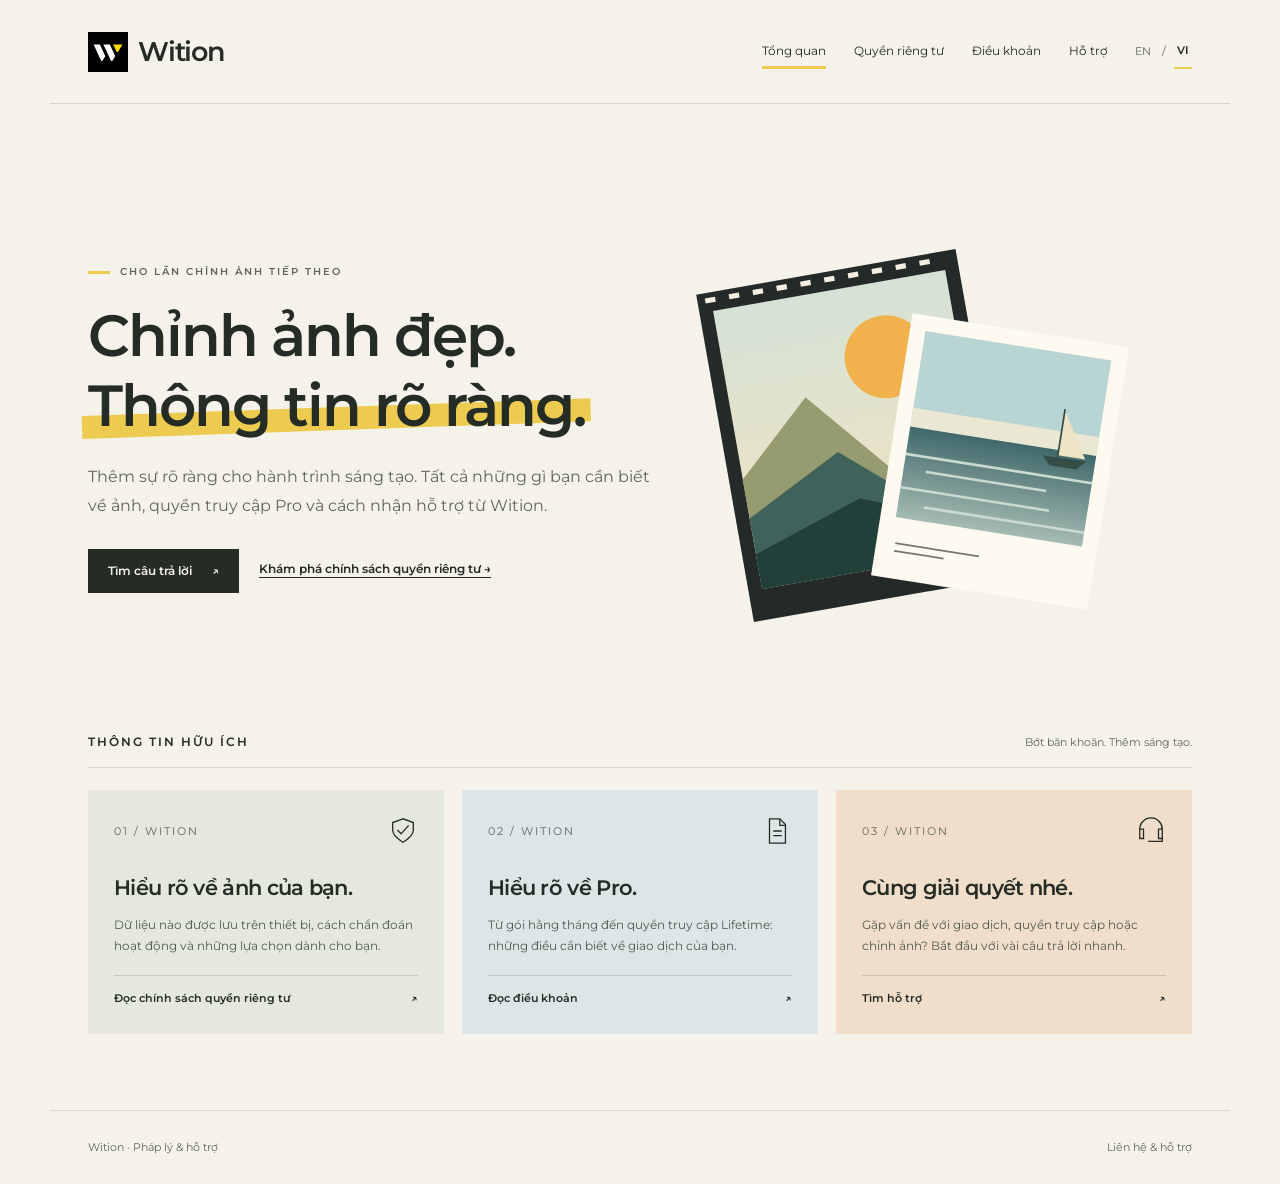
==== vi/index.html @ 5f248f79 "add vietnamese" ====
<!doctype html>
<!-- Created by Nguyễn Công Thư. -->
<html lang="vi"><head><meta charset="utf-8"><meta name="viewport" content="width=device-width, initial-scale=1"><meta name="author" content="Nguyễn Công Thư"><meta name="description" content="Quyền riêng tư, điều khoản và hỗ trợ Wition."><title>Pháp lý &amp; hỗ trợ · Wition</title><link rel="stylesheet" href="/styles.css"><link rel="stylesheet" href="/motion.css"><script src="/motion.js" defer></script><link rel="icon" href="/assets/favicon.svg" type="image/svg+xml"><link rel="alternate" hreflang="en" href="/"><link rel="alternate" hreflang="vi" href="/vi"></head><body><a class="skip" href="#main">Đến nội dung chính</a><header><a class="brand" href="/vi"><img class="brand-logo" src="/assets/wition-logo.svg" alt="" width="40" height="40">Wition</a><nav aria-label="Điều hướng chính"><a href="/vi" aria-current="page">Tổng quan</a><a href="/vi/privacy-policy">Quyền riêng tư</a><a href="/vi/terms-of-use">Điều khoản</a><a href="/vi/support">Hỗ trợ</a></nav><div class="language-switch" role="group" aria-label="Chọn ngôn ngữ"><a href="/" lang="en" hreflang="en">EN</a><span aria-hidden="true">/</span><a href="{vi_route}" lang="vi" hreflang="vi" aria-current="true">VI</a></div></header><main id="main"><section class="hero" aria-labelledby="hero-title"><div class="hero-copy"><p class="eyebrow">Cho lần chỉnh ảnh tiếp theo</p><h1 id="hero-title">Chỉnh ảnh đẹp.<br><span class="highlight">Thông tin rõ ràng.</span></h1><p class="lead">Thêm sự rõ ràng cho hành trình sáng tạo. Tất cả những gì bạn cần biết về ảnh, quyền truy cập Pro và cách nhận hỗ trợ từ Wition.</p><div class="hero-actions"><a class="button" href="/vi/support">Tìm câu trả lời <span aria-hidden="true">↗</span></a><a class="text-link" href="/vi/privacy-policy">Khám phá chính sách quyền riêng tư →</a></div></div><img class="hero-art" src="/assets/editorial-collage.svg" alt="" width="600" height="540"></section><div class="section-heading"><h2>Thông tin hữu ích</h2><span>Bớt băn khoăn. Thêm sáng tạo.</span></div><div class="cards"><a class="card" href="/vi/privacy-policy"><div class="card-top"><span class="card-number">01 / WITION</span><svg class="card-icon" viewBox="0 0 32 32" aria-hidden="true"><path d="M16 3 5 7v8c0 7 11 13 11 13s11-6 11-13V7L16 3Z"/><path d="m10 15 4 4 8-9"/></svg></div><h2>Hiểu rõ về ảnh của bạn.</h2><p>Dữ liệu nào được lưu trên thiết bị, cách chẩn đoán hoạt động và những lựa chọn dành cho bạn.</p><span class="card-action">Đọc chính sách quyền riêng tư<span class="card-arrow" aria-hidden="true">↗</span></span></a><a class="card" href="/vi/terms-of-use"><div class="card-top"><span class="card-number">02 / WITION</span><svg class="card-icon" viewBox="0 0 32 32" aria-hidden="true"><path d="M8 3h11l6 6v20H8V3Z"/><path d="M19 3v7h6M12 16h9m-9 5h9"/></svg></div><h2>Hiểu rõ về Pro.</h2><p>Từ gói hằng tháng đến quyền truy cập Lifetime: những điều cần biết về giao dịch của bạn.</p><span class="card-action">Đọc điều khoản<span class="card-arrow" aria-hidden="true">↗</span></span></a><a class="card" href="/vi/support"><div class="card-top"><span class="card-number">03 / WITION</span><svg class="card-icon" viewBox="0 0 32 32" aria-hidden="true"><path d="M4 17v-3a12 12 0 0 1 24 0v3M4 14h4v10H4V14Zm20 0h4v10h-4V14Zm4 10v3H17"/><path d="M13 27h4"/></svg></div><h2>Cùng giải quyết nhé.</h2><p>Gặp vấn đề với giao dịch, quyền truy cập hoặc chỉnh ảnh? Bắt đầu với vài câu trả lời nhanh.</p><span class="card-action">Tìm hỗ trợ<span class="card-arrow" aria-hidden="true">↗</span></span></a></div></main><footer><span>Wition · Pháp lý &amp; hỗ trợ</span><a href="/vi/support">Liên hệ &amp; hỗ trợ</a></footer></body></html>
---- styles.css ----
/* Created by Nguyễn Công Thư. Shared typography, color, and motion for Wition's legal pages. */
@font-face{font-family:Montserrat;src:url('assets/Montserrat-Regular.ttf') format('truetype');font-weight:400;font-display:swap}
@font-face{font-family:Montserrat;src:url('assets/Montserrat-SemiBold.ttf') format('truetype');font-weight:600;font-display:swap}
:root{color-scheme:light;--paper:#f5f2e9;--ink:#252b25;--muted:#60665e;--line:#d5d8cb;--accent:#edcb51;--tint:#ece8d8}
*{box-sizing:border-box}html{scroll-behavior:smooth}body{margin:0;background:var(--paper);color:var(--ink);font-family:Montserrat,sans-serif;font-size:15px;line-height:1.85}a{color:inherit;text-underline-offset:4px;overflow-wrap:anywhere}a:hover{color:#555f3d}a:focus-visible,summary:focus-visible{outline:2px solid var(--ink);outline-offset:5px}.skip{position:absolute;left:16px;top:-100px;background:white;padding:8px 16px;z-index:10}.skip:focus{top:12px}header,main,footer{max-width:1180px;margin:auto;padding-inline:38px}header{display:flex;align-items:center;justify-content:space-between;gap:24px;min-height:104px;border-bottom:1px solid var(--line)}.brand{display:flex;align-items:center;gap:10px;text-decoration:none;font-size:27px;font-weight:600;letter-spacing:-1.2px}.brand-logo{display:block;width:40px;height:40px;flex-shrink:0}header nav{display:flex;gap:28px;flex-wrap:wrap;font-size:12px}header nav a{position:relative;text-decoration:none;padding:8px 0}header nav a::after{content:'';position:absolute;left:0;bottom:2px;height:3px;width:0;background:var(--accent);transition:width .2s}header nav a:hover::after,header nav a[aria-current=page]::after{width:100%}main{padding-top:54px;padding-bottom:76px}.eyebrow{text-transform:uppercase;letter-spacing:2px;font-size:10px;font-weight:600;color:var(--muted);margin:0 0 20px;display:flex;align-items:center;gap:10px}.eyebrow::before{content:'';width:22px;height:3px;background:var(--accent)}h1{font-size:clamp(36px,5.5vw,64px);line-height:1.09;letter-spacing:-2.8px;font-weight:600;margin:0 0 22px}h2{font-size:20px;font-weight:600;line-height:1.5;margin-top:32px;margin-bottom:12px}h3{font-size:16px;font-weight:600}p,ul,ol{margin:0 0 18px}.lead{font-size:16px;max-width:650px;color:var(--muted)}.metadata{font-size:11px;color:var(--muted);margin-bottom:26px}.document{max-width:780px;margin:auto}.draft{border-left:3px solid #9b8024;background:#eee7cd;padding:14px 18px;font-size:12px;margin:24px 0 30px}.placeholder{font-weight:600;background:#eee7cd;overflow-wrap:anywhere}.hero{display:grid;grid-template-columns:1.1fr 1fr;gap:16px;align-items:center;min-height:460px}.hero h1{font-size:clamp(44px,5.8vw,76px)}.highlight{position:relative;isolation:isolate;white-space:nowrap}.highlight::after{content:'';position:absolute;inset:67% -6px 0;z-index:-1;background:var(--accent);transform:rotate(-2deg)}.hero-art{width:100%;max-width:540px;justify-self:end;animation:arrival .8s ease-out both}.hero-copy{animation:arrival .55s ease-out both}.hero-actions{display:flex;gap:20px;align-items:center;flex-wrap:wrap;margin-top:28px}.button{background:var(--ink);color:var(--paper);padding:11px 20px;font-size:12px;font-weight:600;text-decoration:none;display:inline-flex;gap:20px;align-items:center;transition:background .2s,transform .2s}.button:hover{background:#465342;color:white;transform:translateY(-2px)}.text-link{font-size:12px;font-weight:600}.section-heading{display:flex;align-items:center;justify-content:space-between;gap:16px;border-bottom:1px solid var(--line);margin-top:34px;padding-bottom:15px}.section-heading h2{font-size:12px;text-transform:uppercase;letter-spacing:2px;margin:0}.section-heading span{font-size:11px;color:var(--muted)}.cards{display:grid;grid-template-columns:repeat(3,1fr);gap:18px;margin-top:22px}.card{position:relative;background:#e5e9db;padding:26px;text-decoration:none;min-height:240px;display:flex;flex-direction:column;transition:transform .2s,box-shadow .2s}.card:nth-child(2){background:#dce6e7}.card:nth-child(3){background:#f0ddca}.card:hover{color:var(--ink);transform:translateY(-5px);box-shadow:0 12px 0 -4px #252b2512}.card-top{display:flex;justify-content:space-between;align-items:center;margin-bottom:26px}.card-number{font-size:11px;letter-spacing:2px;color:var(--muted)}.card-icon{width:30px;height:30px;stroke:var(--ink);fill:none;stroke-width:1.4}.card h2{margin:0 0 10px;font-size:21px;letter-spacing:-.7px}.card p{font-size:12px;color:#515a50;line-height:1.8;flex:1}.card .card-action{font-size:11px;font-weight:600;display:flex;justify-content:space-between;border-top:1px solid #252b2526;padding-top:12px}.card-arrow{transition:transform .2s}.card:hover .card-arrow{transform:translateX(4px)}.home-draft{margin-top:32px}.toc{display:flex;flex-wrap:wrap;gap:8px 18px;padding:15px 18px;background:var(--tint);font-size:11px}section{scroll-margin-top:24px}.document>section:not(.contact){border-bottom:1px solid var(--line);padding-bottom:12px}.document>section:last-child{border:0}li{padding-left:3px;margin-bottom:8px}.contact{padding:24px;border-left:4px solid var(--accent);background:var(--tint);margin-top:30px}.contact h2{margin-top:0}.contact p:last-child{margin-bottom:0}footer{display:flex;justify-content:space-between;gap:24px;padding-block:26px;border-top:1px solid var(--line);font-size:11px;color:var(--muted)}footer a{text-decoration:none}strong{font-weight:600}.doc-hero{position:relative;border-bottom:1px solid var(--line);padding-bottom:26px;margin-bottom:30px;padding-right:84px}.doc-hero .lead{font-size:14px;margin:0}.doc-mark{position:absolute;right:0;top:4px;display:grid;place-items:center;width:58px;height:68px;background:var(--accent);transform:rotate(6deg)}.doc-mark svg{width:29px;height:29px;fill:none;stroke:var(--ink);stroke-width:1.5}.privacy-page{--accent:#b5c99e;--tint:#e5e9dc}.terms-page{--accent:#9fbfc3;--tint:#e0e9e8}.support-page{--accent:#e9ad7a;--tint:#f0e0d1}.faq{border-bottom:1px solid var(--line)}.faq summary{cursor:pointer;list-style:none;font-size:15px;font-weight:600;line-height:1.7;padding:22px 28px 22px 0;position:relative}.faq summary::-webkit-details-marker{display:none}.faq summary::after{content:'+';position:absolute;right:2px;top:21px;font-size:23px;font-weight:400;color:var(--muted)}.faq[open] summary::after{content:'−'}.faq[open] summary{padding-bottom:14px}.faq p{font-size:14px;color:var(--muted)}.faq[open]{background:#ffffff40;padding-inline:16px}.faq-heading{margin-top:38px}@keyframes arrival{from{opacity:0;transform:translateY(14px)}to{opacity:1;transform:translateY(0)}}@media(max-width:760px){header,main,footer{padding-inline:24px}header{min-height:88px}header nav{gap:16px}.hero{grid-template-columns:1fr;gap:10px;min-height:0}.hero h1{font-size:clamp(38px,9vw,64px)}.hero-art{max-width:410px;justify-self:center}.cards{grid-template-columns:1fr}.card{min-height:210px}.card-top{margin-bottom:18px}.section-heading{margin-top:24px}.doc-hero{padding-right:64px}.doc-mark{width:44px;height:53px}.doc-mark svg{width:24px;height:24px}}@media(max-width:480px){header{align-items:flex-start;flex-direction:column;gap:14px;padding-block:22px}header nav{gap:22px;font-size:11px}main{padding-top:34px;padding-bottom:46px}.hero-art{max-width:330px}.section-heading span{display:none}footer{flex-direction:column;gap:8px}h1{letter-spacing:-1.5px}.doc-hero h1{font-size:34px}.doc-hero .lead{font-size:12px}.contact{padding:18px}.draft{font-size:11px}.faq summary{font-size:14px}}@media(prefers-reduced-motion:reduce){html{scroll-behavior:auto}*,*::before,*::after{animation:none!important;transition:none!important}.card:hover,.button:hover{transform:none}}

/* Language links stay available without JavaScript. */
header nav{margin-left:auto}
.language-switch{display:flex;align-items:center;gap:8px;font-size:11px;flex-shrink:0}
.language-switch a{text-decoration:none;padding:6px 3px;color:var(--muted)}
.language-switch a[aria-current=true]{color:var(--ink);font-weight:600;border-bottom:2px solid var(--accent)}
.language-switch span{color:var(--muted)}
html[lang=vi] .hero h1{font-size:clamp(36px,4.5vw,58px);line-height:1.2;letter-spacing:-2px}
@media(max-width:760px){header{flex-wrap:wrap;gap:12px 20px}header nav{gap:14px}}
@media(max-width:480px){header{flex-direction:row;align-items:center}header nav{order:3;width:100%;margin-left:0;gap:12px 20px}.language-switch{margin-left:auto}html[lang=vi] .hero h1{font-size:clamp(28px,8vw,38px);letter-spacing:-1.2px}.highlight{white-space:normal}}
---- motion.css ----
/* Created by Nguyễn Công Thư. Motion stays decorative and never blocks navigation. */
:root{--motion-ease:cubic-bezier(.22,1,.36,1)}
header{animation:header-in .7s var(--motion-ease) both}
.hero-copy{animation:none}
.hero-copy>.eyebrow,.hero-copy>h1,.hero-copy>.lead,.hero-actions{animation:content-in .85s var(--motion-ease) both}
.hero-copy>h1{animation-delay:.1s}.hero-copy>.lead{animation-delay:.2s}.hero-actions{animation-delay:.3s}
.highlight::after{transform-origin:left;animation:highlight-in 1s var(--motion-ease) .4s both}
.hero-art{animation:art-in 1.1s var(--motion-ease) both,art-float 7s ease-in-out 1.1s infinite;transform-origin:center}
.doc-hero{animation:content-in .8s var(--motion-ease) both}
.doc-mark{animation:mark-float 6s ease-in-out infinite}
.brand-logo{transition:transform .45s var(--motion-ease)}
.button span,.card-icon,.card-arrow{transition:transform .45s var(--motion-ease)}
.button:hover span{transform:translate(3px,-3px)}
.card:hover .card-arrow{transform:translate(4px,-3px)}
.card:hover .card-icon{transform:translateY(-3px) rotate(-7deg)}
.card{transition:transform .4s var(--motion-ease),box-shadow .4s var(--motion-ease),background-color .3s}
.card:hover,.card.will-reveal.is-visible:hover{transform:translateY(-7px)}
.text-link{background:linear-gradient(var(--accent),var(--accent)) bottom left/0 2px no-repeat;transition:background-size .35s var(--motion-ease);padding-bottom:4px}
.text-link:hover,.text-link:focus-visible{background-size:100% 2px}
.faq summary::after{transition:transform .35s var(--motion-ease)}
.faq[open] summary::after{transform:rotate(180deg)}
.faq[open] p{animation:answer-in .4s var(--motion-ease) both}
/* These classes are enabled only after IntersectionObserver is available. */
.will-reveal{opacity:0;transform:translateY(24px);transition:opacity .8s var(--motion-ease),transform .8s var(--motion-ease);transition-delay:var(--reveal-delay,0ms)}
.will-reveal.is-visible{opacity:1;transform:none}
.motion-paused .hero-art,.motion-paused .doc-mark{animation-play-state:paused}
@media(hover:hover) and (pointer:fine){.brand:hover .brand-logo{transform:rotate(-6deg) scale(1.06)}}
@keyframes header-in{from{opacity:0;transform:translateY(-8px)}to{opacity:1;transform:none}}
@keyframes content-in{from{opacity:0;transform:translateY(22px)}to{opacity:1;transform:none}}
@keyframes art-in{from{opacity:0;transform:translateY(28px) rotate(2deg)}to{opacity:1;transform:translateY(0) rotate(0)}}
@keyframes art-float{0%,100%{transform:translateY(0) rotate(0)}50%{transform:translateY(-10px) rotate(-1deg)}}
@keyframes mark-float{0%,100%{transform:translateY(0) rotate(6deg)}50%{transform:translateY(-5px) rotate(2deg)}}
@keyframes highlight-in{from{transform:rotate(-2deg) scaleX(0)}to{transform:rotate(-2deg) scaleX(1)}}
@keyframes answer-in{from{opacity:0;transform:translateY(-6px)}to{opacity:1;transform:none}}
@media(prefers-reduced-motion:reduce){
 html{scroll-behavior:auto}
 *,*::before,*::after{animation:none!important;transition:none!important}
 .will-reveal{opacity:1;transform:none}
 .card:hover,.card:hover .card-icon,.card:hover .card-arrow,.button:hover,.button:hover span,.brand:hover .brand-logo,.card.will-reveal.is-visible:hover{transform:none!important}
}
@media print{.will-reveal{opacity:1!important;transform:none!important}*,*::before,*::after{animation:none!important;transition:none!important}}
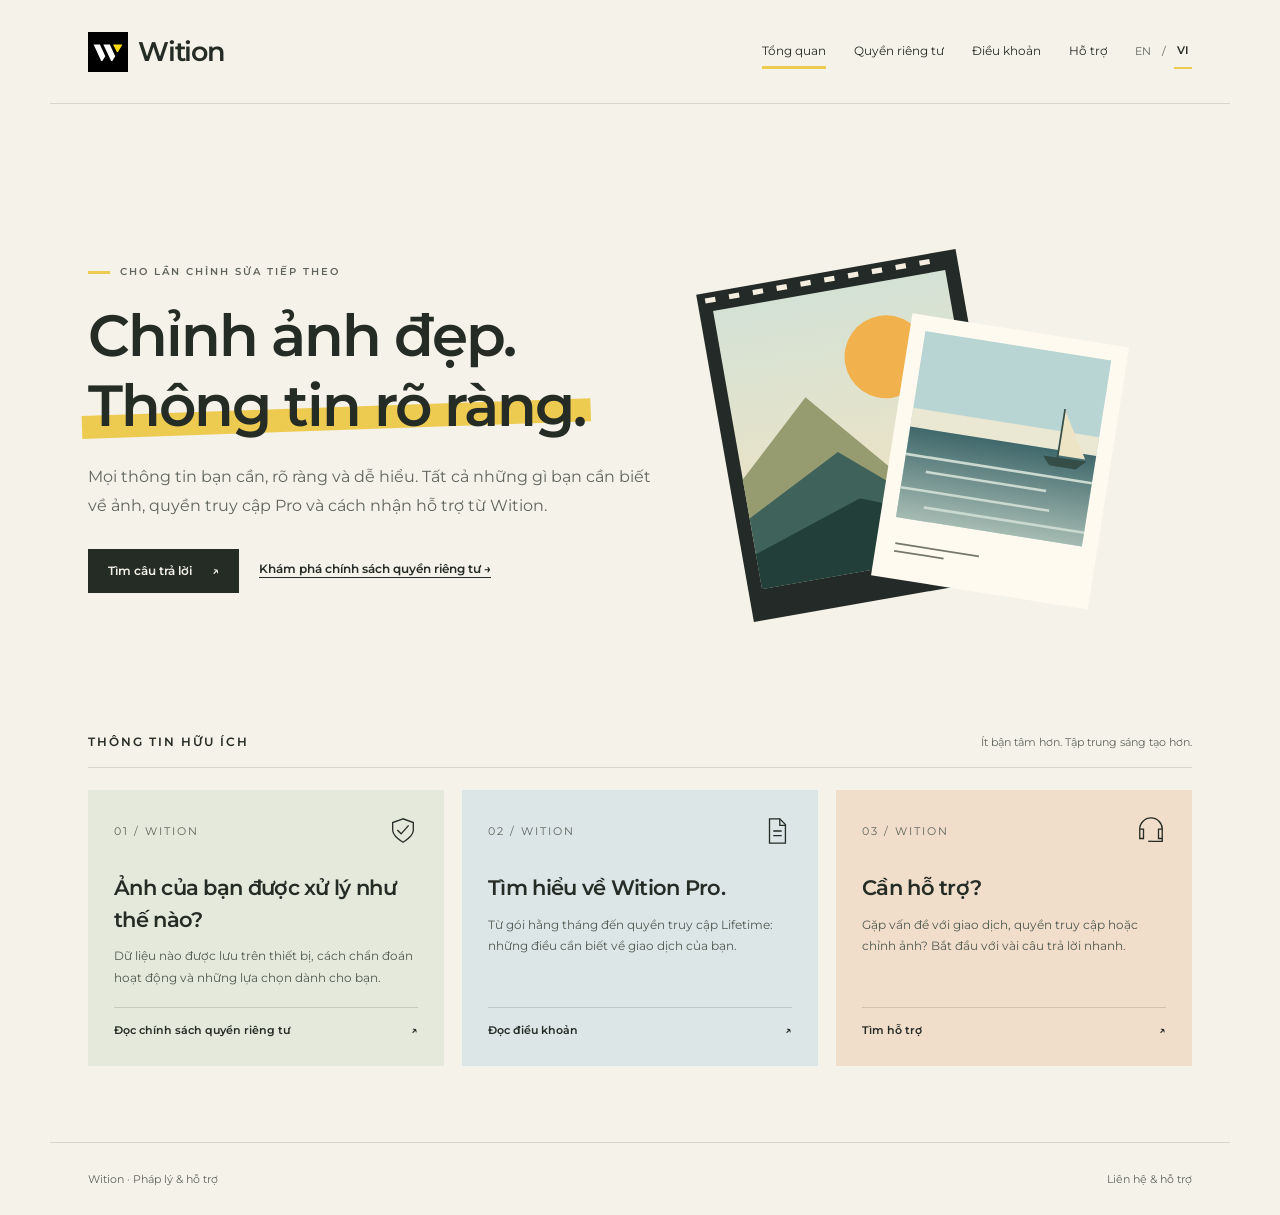
==== commit 69bce299: "update vietnamese language more nature" ====
--- a/vi/index.html
+++ b/vi/index.html
@@ -1,3 +1,3 @@
 <!doctype html>
 <!-- Created by Nguyễn Công Thư. -->
-<html lang="vi"><head><meta charset="utf-8"><meta name="viewport" content="width=device-width, initial-scale=1"><meta name="author" content="Nguyễn Công Thư"><meta name="description" content="Quyền riêng tư, điều khoản và hỗ trợ Wition."><title>Pháp lý &amp; hỗ trợ · Wition</title><link rel="stylesheet" href="/styles.css"><link rel="stylesheet" href="/motion.css"><script src="/motion.js" defer></script><link rel="icon" href="/assets/favicon.svg" type="image/svg+xml"><link rel="alternate" hreflang="en" href="/"><link rel="alternate" hreflang="vi" href="/vi"></head><body><a class="skip" href="#main">Đến nội dung chính</a><header><a class="brand" href="/vi"><img class="brand-logo" src="/assets/wition-logo.svg" alt="" width="40" height="40">Wition</a><nav aria-label="Điều hướng chính"><a href="/vi" aria-current="page">Tổng quan</a><a href="/vi/privacy-policy">Quyền riêng tư</a><a href="/vi/terms-of-use">Điều khoản</a><a href="/vi/support">Hỗ trợ</a></nav><div class="language-switch" role="group" aria-label="Chọn ngôn ngữ"><a href="/" lang="en" hreflang="en">EN</a><span aria-hidden="true">/</span><a href="{vi_route}" lang="vi" hreflang="vi" aria-current="true">VI</a></div></header><main id="main"><section class="hero" aria-labelledby="hero-title"><div class="hero-copy"><p class="eyebrow">Cho lần chỉnh ảnh tiếp theo</p><h1 id="hero-title">Chỉnh ảnh đẹp.<br><span class="highlight">Thông tin rõ ràng.</span></h1><p class="lead">Thêm sự rõ ràng cho hành trình sáng tạo. Tất cả những gì bạn cần biết về ảnh, quyền truy cập Pro và cách nhận hỗ trợ từ Wition.</p><div class="hero-actions"><a class="button" href="/vi/support">Tìm câu trả lời <span aria-hidden="true">↗</span></a><a class="text-link" href="/vi/privacy-policy">Khám phá chính sách quyền riêng tư →</a></div></div><img class="hero-art" src="/assets/editorial-collage.svg" alt="" width="600" height="540"></section><div class="section-heading"><h2>Thông tin hữu ích</h2><span>Bớt băn khoăn. Thêm sáng tạo.</span></div><div class="cards"><a class="card" href="/vi/privacy-policy"><div class="card-top"><span class="card-number">01 / WITION</span><svg class="card-icon" viewBox="0 0 32 32" aria-hidden="true"><path d="M16 3 5 7v8c0 7 11 13 11 13s11-6 11-13V7L16 3Z"/><path d="m10 15 4 4 8-9"/></svg></div><h2>Hiểu rõ về ảnh của bạn.</h2><p>Dữ liệu nào được lưu trên thiết bị, cách chẩn đoán hoạt động và những lựa chọn dành cho bạn.</p><span class="card-action">Đọc chính sách quyền riêng tư<span class="card-arrow" aria-hidden="true">↗</span></span></a><a class="card" href="/vi/terms-of-use"><div class="card-top"><span class="card-number">02 / WITION</span><svg class="card-icon" viewBox="0 0 32 32" aria-hidden="true"><path d="M8 3h11l6 6v20H8V3Z"/><path d="M19 3v7h6M12 16h9m-9 5h9"/></svg></div><h2>Hiểu rõ về Pro.</h2><p>Từ gói hằng tháng đến quyền truy cập Lifetime: những điều cần biết về giao dịch của bạn.</p><span class="card-action">Đọc điều khoản<span class="card-arrow" aria-hidden="true">↗</span></span></a><a class="card" href="/vi/support"><div class="card-top"><span class="card-number">03 / WITION</span><svg class="card-icon" viewBox="0 0 32 32" aria-hidden="true"><path d="M4 17v-3a12 12 0 0 1 24 0v3M4 14h4v10H4V14Zm20 0h4v10h-4V14Zm4 10v3H17"/><path d="M13 27h4"/></svg></div><h2>Cùng giải quyết nhé.</h2><p>Gặp vấn đề với giao dịch, quyền truy cập hoặc chỉnh ảnh? Bắt đầu với vài câu trả lời nhanh.</p><span class="card-action">Tìm hỗ trợ<span class="card-arrow" aria-hidden="true">↗</span></span></a></div></main><footer><span>Wition · Pháp lý &amp; hỗ trợ</span><a href="/vi/support">Liên hệ &amp; hỗ trợ</a></footer></body></html>+<html lang="vi"><head><meta charset="utf-8"><meta name="viewport" content="width=device-width, initial-scale=1"><meta name="author" content="Nguyễn Công Thư"><meta name="description" content="Quyền riêng tư, điều khoản và hỗ trợ Wition."><title>Pháp lý &amp; hỗ trợ · Wition</title><link rel="stylesheet" href="/styles.css"><link rel="stylesheet" href="/motion.css"><script src="/motion.js" defer></script><link rel="icon" href="/assets/favicon.svg" type="image/svg+xml"><link rel="alternate" hreflang="en" href="/"><link rel="alternate" hreflang="vi" href="/vi"></head><body><a class="skip" href="#main">Đến nội dung chính</a><header><a class="brand" href="/vi"><img class="brand-logo" src="/assets/wition-logo.svg" alt="" width="40" height="40">Wition</a><nav aria-label="Điều hướng chính"><a href="/vi" aria-current="page">Tổng quan</a><a href="/vi/privacy-policy">Quyền riêng tư</a><a href="/vi/terms-of-use">Điều khoản</a><a href="/vi/support">Hỗ trợ</a></nav><div class="language-switch" role="group" aria-label="Chọn ngôn ngữ"><a href="/" lang="en" hreflang="en">EN</a><span aria-hidden="true">/</span><a href="/vi" lang="vi" hreflang="vi" aria-current="true">VI</a></div></header><main id="main"><section class="hero" aria-labelledby="hero-title"><div class="hero-copy"><p class="eyebrow">Cho lần chỉnh sửa tiếp theo</p><h1 id="hero-title">Chỉnh ảnh đẹp.<br><span class="highlight">Thông tin rõ ràng.</span></h1><p class="lead">Mọi thông tin bạn cần, rõ ràng và dễ hiểu. Tất cả những gì bạn cần biết về ảnh, quyền truy cập Pro và cách nhận hỗ trợ từ Wition.</p><div class="hero-actions"><a class="button" href="/vi/support">Tìm câu trả lời <span aria-hidden="true">↗</span></a><a class="text-link" href="/vi/privacy-policy">Khám phá chính sách quyền riêng tư →</a></div></div><img class="hero-art" src="/assets/editorial-collage.svg" alt="" width="600" height="540"></section><div class="section-heading"><h2>Thông tin hữu ích</h2><span>Ít bận tâm hơn. Tập trung sáng tạo hơn.</span></div><div class="cards"><a class="card" href="/vi/privacy-policy"><div class="card-top"><span class="card-number">01 / WITION</span><svg class="card-icon" viewBox="0 0 32 32" aria-hidden="true"><path d="M16 3 5 7v8c0 7 11 13 11 13s11-6 11-13V7L16 3Z"/><path d="m10 15 4 4 8-9"/></svg></div><h2>Ảnh của bạn được xử lý như thế nào?</h2><p>Dữ liệu nào được lưu trên thiết bị, cách chẩn đoán hoạt động và những lựa chọn dành cho bạn.</p><span class="card-action">Đọc chính sách quyền riêng tư<span class="card-arrow" aria-hidden="true">↗</span></span></a><a class="card" href="/vi/terms-of-use"><div class="card-top"><span class="card-number">02 / WITION</span><svg class="card-icon" viewBox="0 0 32 32" aria-hidden="true"><path d="M8 3h11l6 6v20H8V3Z"/><path d="M19 3v7h6M12 16h9m-9 5h9"/></svg></div><h2>Tìm hiểu về Wition Pro.</h2><p>Từ gói hằng tháng đến quyền truy cập Lifetime: những điều cần biết về giao dịch của bạn.</p><span class="card-action">Đọc điều khoản<span class="card-arrow" aria-hidden="true">↗</span></span></a><a class="card" href="/vi/support"><div class="card-top"><span class="card-number">03 / WITION</span><svg class="card-icon" viewBox="0 0 32 32" aria-hidden="true"><path d="M4 17v-3a12 12 0 0 1 24 0v3M4 14h4v10H4V14Zm20 0h4v10h-4V14Zm4 10v3H17"/><path d="M13 27h4"/></svg></div><h2>Cần hỗ trợ?</h2><p>Gặp vấn đề với giao dịch, quyền truy cập hoặc chỉnh ảnh? Bắt đầu với vài câu trả lời nhanh.</p><span class="card-action">Tìm hỗ trợ<span class="card-arrow" aria-hidden="true">↗</span></span></a></div></main><footer><span>Wition · Pháp lý &amp; hỗ trợ</span><a href="/vi/support">Liên hệ &amp; hỗ trợ</a></footer></body></html>
